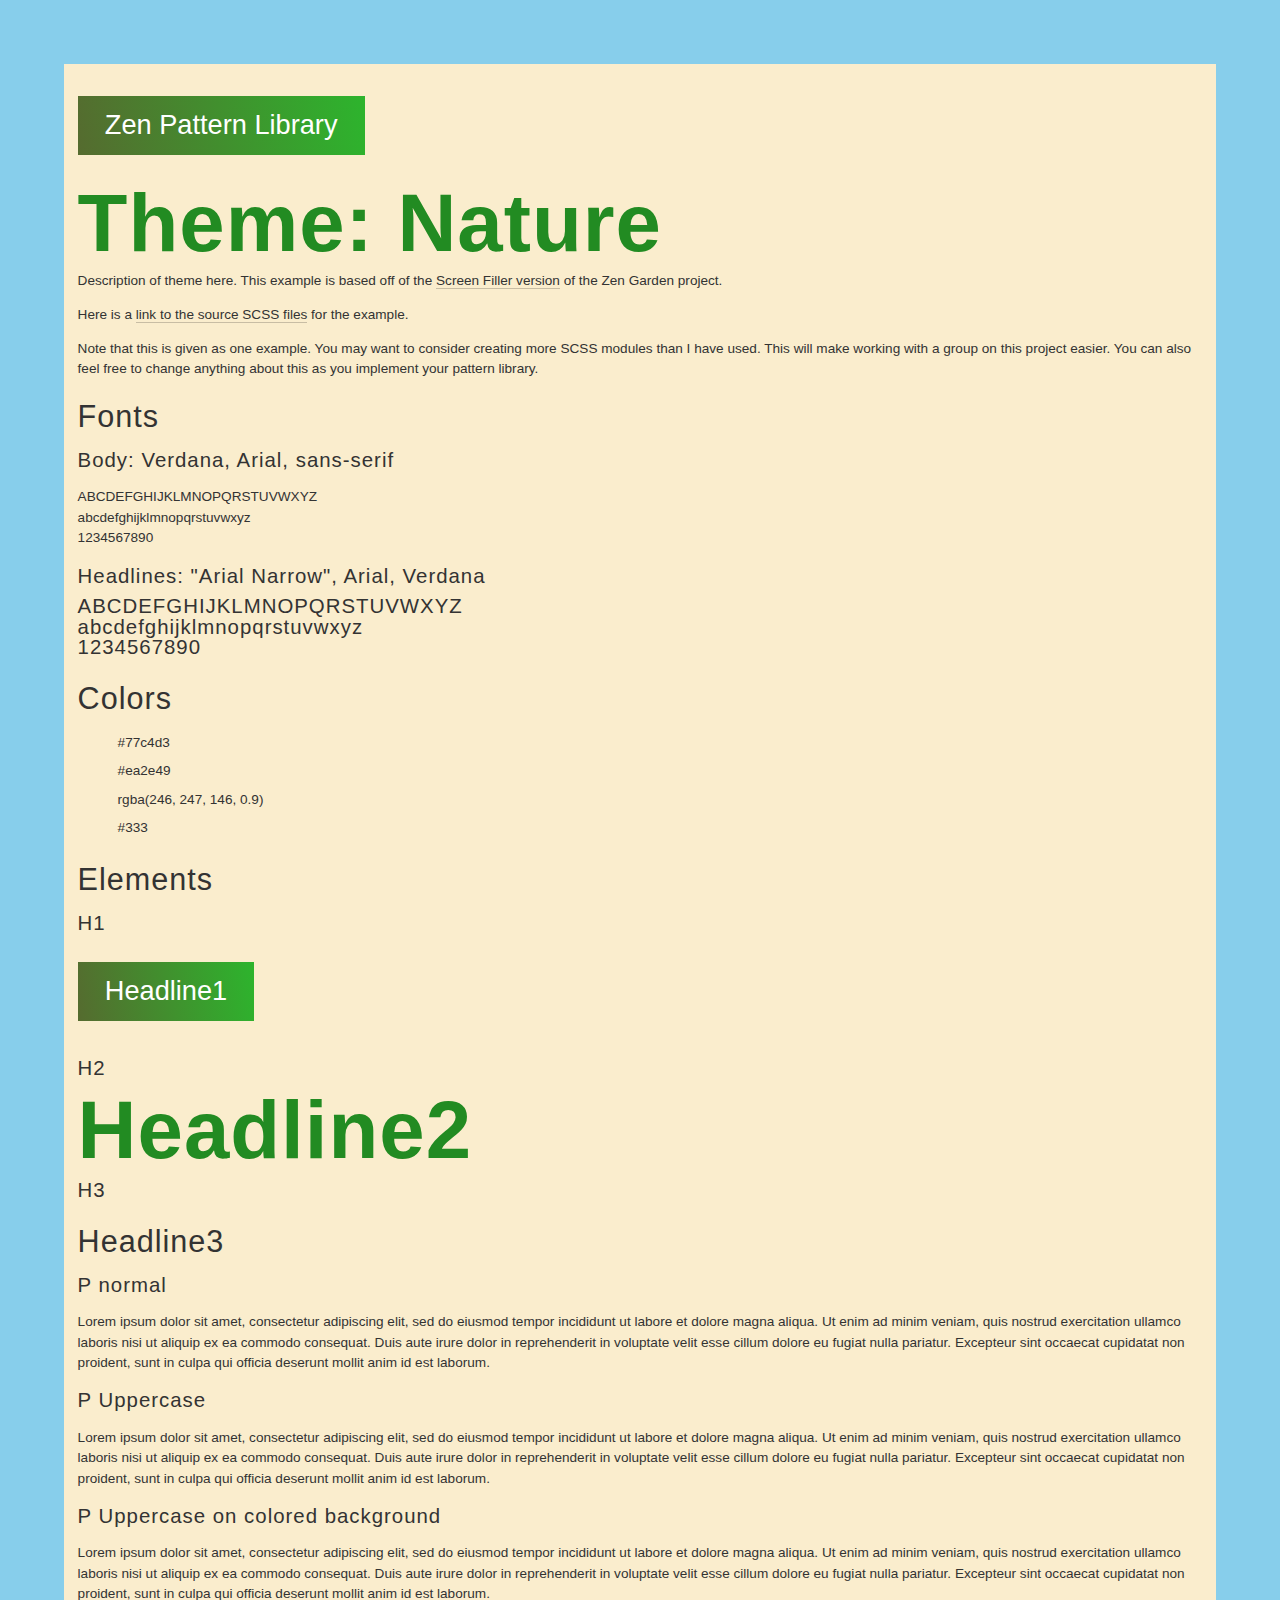
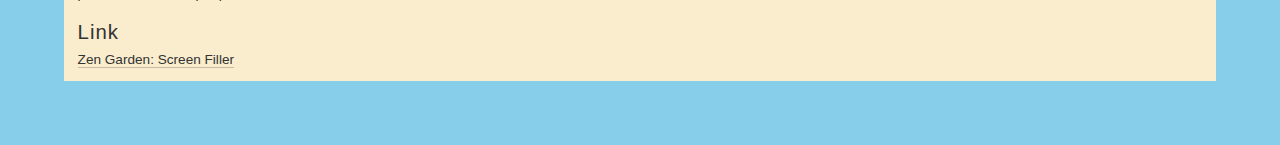
==== style-guide/index.html @ fdaec648 "added the file for styleguide and css" ====
<!DOCTYPE html>
<html lang="en">

<head>
    <meta charset="UTF-8" />
    <meta name="viewport" content="width=device-width, initial-scale=1.0" />
    <title>Zen Pattern Library</title>
    <link rel="stylesheet" href="style-pattern.css" />
</head>

<body>
    <header>
        <h1>
            Zen Pattern Library
        </h1>
    </header>
    <main>
        <h2>Theme: Nature</h2>
        <p>
            Description of theme here. This example is based off of the
            <a href="http://csszengarden.com/217/" rel="noreferrer"
                target="_blank">Screen Filler version</a>
            of the Zen Garden project.
        </p>
        <p>
            Here is a
            <a href="../zen-style.zip">link to the source SCSS files</a> for the
            example.
        </p>
        <p>
            Note that this is given as one example. You may want to consider
            creating more SCSS modules than I have used. This will make working
            with
            a group on this project easier. You can also feel free to change
            anything about this as you implement your pattern library.
        </p>
        <section>
            <h3>Fonts</h3>
            <h4>Body: Verdana, Arial, sans-serif</h4>
            <p>
                ABCDEFGHIJKLMNOPQRSTUVWXYZ<br />
                abcdefghijklmnopqrstuvwxyz<br />
                1234567890
            </p>
            <h4>Headlines: "Arial Narrow", Arial, Verdana</h4>
            <h4>
                ABCDEFGHIJKLMNOPQRSTUVWXYZ<br />
                abcdefghijklmnopqrstuvwxyz<br />
                1234567890
            </h4>
        </section>

        <section class="colors">
            <h3>Colors</h3>
            <figure>
                <div class="swatch primary"></div>
                <figcaption>#77c4d3</figcaption>
            </figure>
            <figure>
                <div class="swatch accent1"></div>
                <figcaption>#ea2e49</figcaption>
            </figure>
            <figure>
                <div class="swatch accent2"></div>
                <figcaption>rgba(246, 247, 146, 0.9)</figcaption>
            </figure>
            <figure>
                <div class="swatch text-dark"></div>
                <figcaption>#333</figcaption>
            </figure>
        </section>

        <section class="elements">
            <h3>Elements</h3>
            <div class="element">
                <h4>H1</h4>
                <h1>Headline1</h1>
            </div>
            <div class="element primary">
                <h4>H2</h4>
                <h2>Headline2</h2>
            </div>
            <div class="element">
                <h4>H3</h4>
                <h3>Headline3</h3>
            </div>
            <div class="element">
                <h4>P normal</h4>
                <p>
                    Lorem ipsum dolor sit amet, consectetur adipiscing elit, sed
                    do
                    eiusmod tempor incididunt ut labore et dolore magna aliqua.
                    Ut enim
                    ad minim veniam, quis nostrud exercitation ullamco laboris
                    nisi ut
                    aliquip ex ea commodo consequat. Duis aute irure dolor in
                    reprehenderit in voluptate velit esse cillum dolore eu
                    fugiat nulla
                    pariatur. Excepteur sint occaecat cupidatat non proident,
                    sunt in
                    culpa qui officia deserunt mollit anim id est laborum.
                </p>
            </div>
            <div class="element">
                <h4>P Uppercase</h4>
                <p class="uppercase">
                    Lorem ipsum dolor sit amet, consectetur adipiscing elit, sed
                    do
                    eiusmod tempor incididunt ut labore et dolore magna aliqua.
                    Ut enim
                    ad minim veniam, quis nostrud exercitation ullamco laboris
                    nisi ut
                    aliquip ex ea commodo consequat. Duis aute irure dolor in
                    reprehenderit in voluptate velit esse cillum dolore eu
                    fugiat nulla
                    pariatur. Excepteur sint occaecat cupidatat non proident,
                    sunt in
                    culpa qui officia deserunt mollit anim id est laborum.
                </p>
            </div>
            <div class="element">
                <h4>P Uppercase on colored background</h4>
                <p class="uppercase-light primary">
                    Lorem ipsum dolor sit amet, consectetur adipiscing elit, sed
                    do
                    eiusmod tempor incididunt ut labore et dolore magna aliqua.
                    Ut enim
                    ad minim veniam, quis nostrud exercitation ullamco laboris
                    nisi ut
                    aliquip ex ea commodo consequat. Duis aute irure dolor in
                    reprehenderit in voluptate velit esse cillum dolore eu
                    fugiat nulla
                    pariatur. Excepteur sint occaecat cupidatat non proident,
                    sunt in
                    culpa qui officia deserunt mollit anim id est laborum.
                </p>
            </div>
            <div class="element">
                <h4>Link</h4>
                <a href="http://csszengarden.com/217/" rel="noreferrer"
                    target="_blank">Zen Garden: Screen Filler</a>
            </div>
        </section>
    </main>
</body>

</html>
---- style-guide/style-pattern.css ----
h2,
h3,
h4 {
    font-family: "arial narrow", Arial, Verdana, sans-serif;
    margin: 0;
}

h1 {
    background: linear-gradient(80deg, #556b2f, #2db42d);
    color: #fff;
    display: inline-block;
    font-weight: normal;
    margin-bottom: 1em;
    padding: 0.5em 1em;
}

h2 {
    color: #228b22;
    font-weight: 900;
    /* Heavy */
    font-size: 6em;
    letter-spacing: 1px;
    line-height: 1em;
}

h3 {
    font-size: 2.25em;
    font-weight: 200;
    /* Thin */
    letter-spacing: 1px;
    line-height: 1em;
    padding: 0.5em 0 0.25em 0;
}

h4 {
    font-size: 1.5em;
    font-weight: 200;
    /* Thin */
    letter-spacing: 1px;
    line-height: 1em;
    margin: 0.5em 0;
}

p {
    font-family: verdana, arial, sans-serif;
    font-size: 1em;
    line-height: 1.5em;
    padding: 0.5em 0;
    margin: 0;
}

a {
    border-bottom: 1px solid rgba(0, 0, 0, 0.2);
    color: #333;
    text-decoration: none;
    transition: border-color 0.2s ease-in-out;
}

a:hover {
    border-color: #228b22;
}

[role=banner]>h1 {
    font-weight: 300;
    letter-spacing: 2px;
    text-transform: uppercase;
    color: #fff;
}

.summary {
    font-weight: 300;
    letter-spacing: 2px;
    text-transform: uppercase;
    color: #fff;
    padding: 15% 0;
}

.summary p:last-child {
    border-top: 1px solid #ea2e49;
    margin-top: 1em;
    padding-top: 1.5em;
}

.summary a {
    color: #fff;
}

.preamble {
    background: rgba(255, 255, 255, 0.9);
    color: #333;
    margin-left: -30%;
    padding: 5% 5% 5% 30%;
}

.intro {
    padding: 5%;
}

* {
    box-sizing: border-box;
}

html {
    background-color:  #87ceeb;
    padding: 5%;
}

body {
    font-family: verdana, arial, sans-serif;
    font-size: 85%;
    color: #333;
    background-color: #faedcd;
    margin: 0;
    padding: 1em;
}

/*# sourceMappingURL=style.css.map */
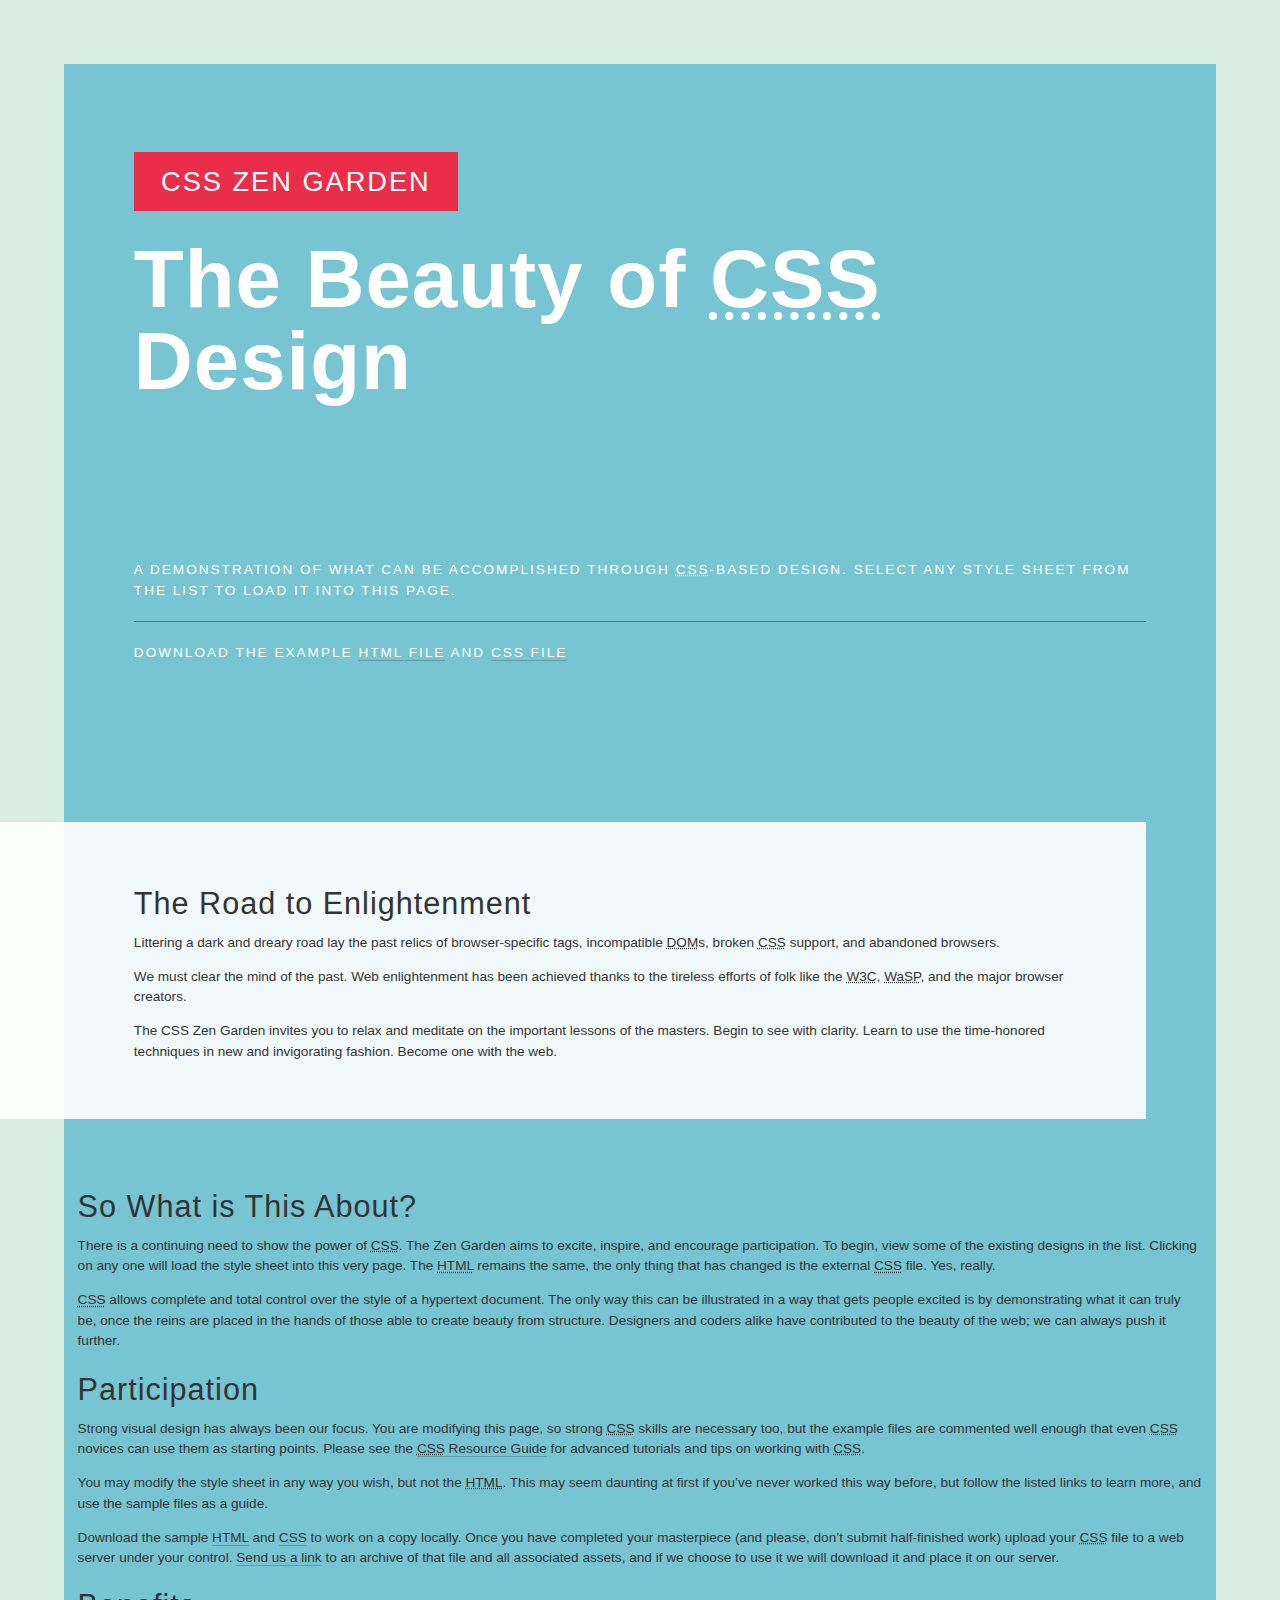
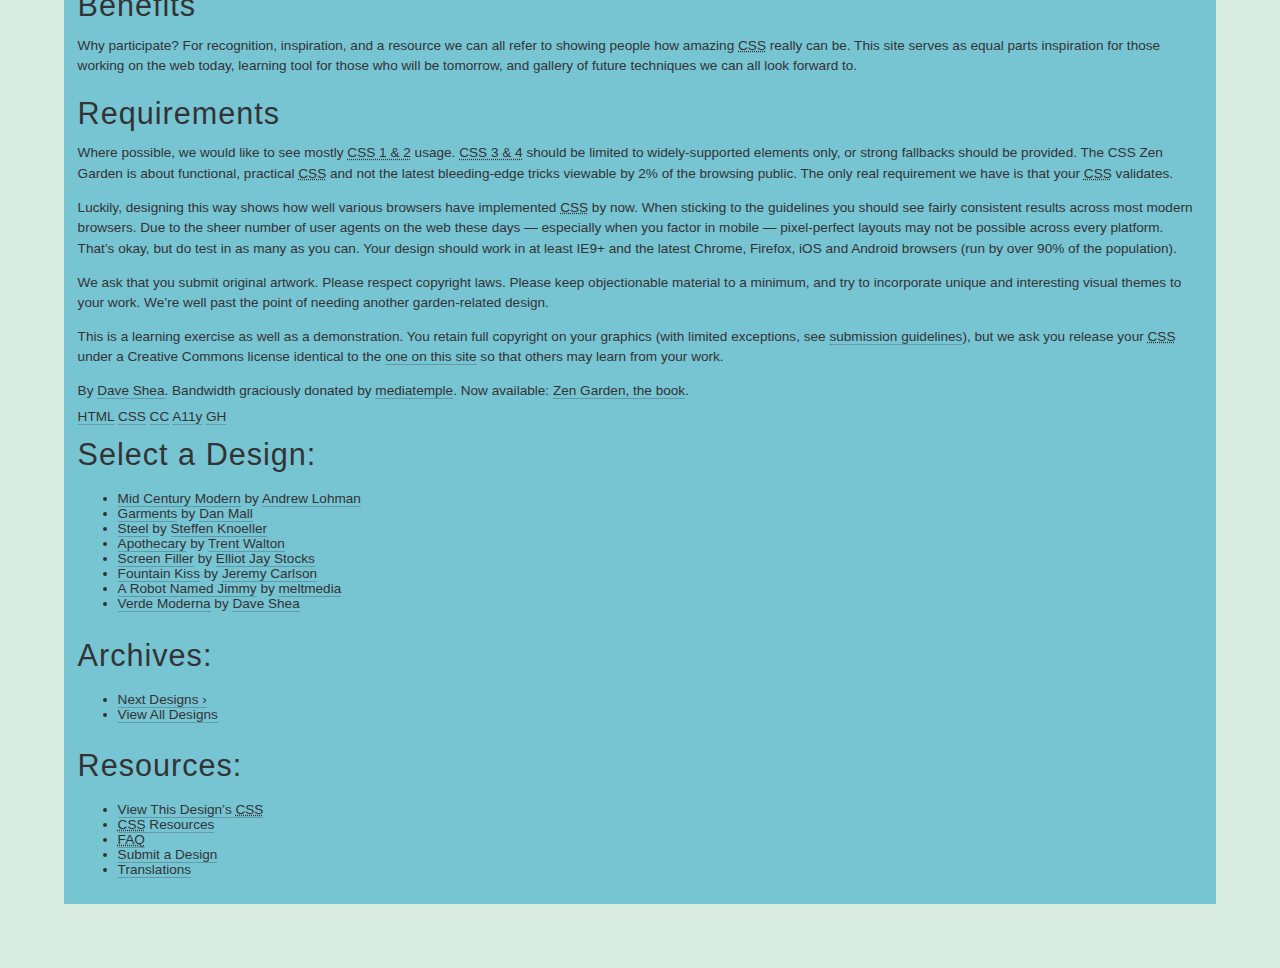
==== commit cf00c062: "almost done" ====
--- a/style-guide/index.html
+++ b/style-guide/index.html
@@ -1,147 +1,381 @@
 <!DOCTYPE html>
 <html lang="en">
-
-<head>
+  <head>
     <meta charset="UTF-8" />
     <meta name="viewport" content="width=device-width, initial-scale=1.0" />
-    <title>Zen Pattern Library</title>
-    <link rel="stylesheet" href="style-pattern.css" />
-</head>
-
-<body>
-    <header>
-        <h1>
-            Zen Pattern Library
-        </h1>
-    </header>
-    <main>
-        <h2>Theme: Nature</h2>
-        <p>
-            Description of theme here. This example is based off of the
-            <a href="http://csszengarden.com/217/" rel="noreferrer"
-                target="_blank">Screen Filler version</a>
-            of the Zen Garden project.
-        </p>
-        <p>
-            Here is a
-            <a href="../zen-style.zip">link to the source SCSS files</a> for the
-            example.
-        </p>
-        <p>
-            Note that this is given as one example. You may want to consider
-            creating more SCSS modules than I have used. This will make working
-            with
-            a group on this project easier. You can also feel free to change
-            anything about this as you implement your pattern library.
-        </p>
-        <section>
-            <h3>Fonts</h3>
-            <h4>Body: Verdana, Arial, sans-serif</h4>
-            <p>
-                ABCDEFGHIJKLMNOPQRSTUVWXYZ<br />
-                abcdefghijklmnopqrstuvwxyz<br />
-                1234567890
-            </p>
-            <h4>Headlines: "Arial Narrow", Arial, Verdana</h4>
-            <h4>
-                ABCDEFGHIJKLMNOPQRSTUVWXYZ<br />
-                abcdefghijklmnopqrstuvwxyz<br />
-                1234567890
-            </h4>
-        </section>
-
-        <section class="colors">
-            <h3>Colors</h3>
-            <figure>
-                <div class="swatch primary"></div>
-                <figcaption>#77c4d3</figcaption>
-            </figure>
-            <figure>
-                <div class="swatch accent1"></div>
-                <figcaption>#ea2e49</figcaption>
-            </figure>
-            <figure>
-                <div class="swatch accent2"></div>
-                <figcaption>rgba(246, 247, 146, 0.9)</figcaption>
-            </figure>
-            <figure>
-                <div class="swatch text-dark"></div>
-                <figcaption>#333</figcaption>
-            </figure>
-        </section>
-
-        <section class="elements">
-            <h3>Elements</h3>
-            <div class="element">
-                <h4>H1</h4>
-                <h1>Headline1</h1>
-            </div>
-            <div class="element primary">
-                <h4>H2</h4>
-                <h2>Headline2</h2>
-            </div>
-            <div class="element">
-                <h4>H3</h4>
-                <h3>Headline3</h3>
-            </div>
-            <div class="element">
-                <h4>P normal</h4>
-                <p>
-                    Lorem ipsum dolor sit amet, consectetur adipiscing elit, sed
-                    do
-                    eiusmod tempor incididunt ut labore et dolore magna aliqua.
-                    Ut enim
-                    ad minim veniam, quis nostrud exercitation ullamco laboris
-                    nisi ut
-                    aliquip ex ea commodo consequat. Duis aute irure dolor in
-                    reprehenderit in voluptate velit esse cillum dolore eu
-                    fugiat nulla
-                    pariatur. Excepteur sint occaecat cupidatat non proident,
-                    sunt in
-                    culpa qui officia deserunt mollit anim id est laborum.
-                </p>
-            </div>
-            <div class="element">
-                <h4>P Uppercase</h4>
-                <p class="uppercase">
-                    Lorem ipsum dolor sit amet, consectetur adipiscing elit, sed
-                    do
-                    eiusmod tempor incididunt ut labore et dolore magna aliqua.
-                    Ut enim
-                    ad minim veniam, quis nostrud exercitation ullamco laboris
-                    nisi ut
-                    aliquip ex ea commodo consequat. Duis aute irure dolor in
-                    reprehenderit in voluptate velit esse cillum dolore eu
-                    fugiat nulla
-                    pariatur. Excepteur sint occaecat cupidatat non proident,
-                    sunt in
-                    culpa qui officia deserunt mollit anim id est laborum.
-                </p>
-            </div>
-            <div class="element">
-                <h4>P Uppercase on colored background</h4>
-                <p class="uppercase-light primary">
-                    Lorem ipsum dolor sit amet, consectetur adipiscing elit, sed
-                    do
-                    eiusmod tempor incididunt ut labore et dolore magna aliqua.
-                    Ut enim
-                    ad minim veniam, quis nostrud exercitation ullamco laboris
-                    nisi ut
-                    aliquip ex ea commodo consequat. Duis aute irure dolor in
-                    reprehenderit in voluptate velit esse cillum dolore eu
-                    fugiat nulla
-                    pariatur. Excepteur sint occaecat cupidatat non proident,
-                    sunt in
-                    culpa qui officia deserunt mollit anim id est laborum.
-                </p>
-            </div>
-            <div class="element">
-                <h4>Link</h4>
-                <a href="http://csszengarden.com/217/" rel="noreferrer"
-                    target="_blank">Zen Garden: Screen Filler</a>
-            </div>
-        </section>
-    </main>
-</body>
-
-</html>+    <title>Zen style guide</title>
+    <link rel="stylesheet" href="style.css" />
+  </head>
+  <body>
+    <div class="page-wrapper">
+      <section class="intro" id="zen-intro">
+        <header role="banner">
+          <h1>CSS Zen Garden</h1>
+          <h2>
+            The Beauty of <abbr title="Cascading Style Sheets">CSS</abbr> Design
+          </h2>
+        </header>
+
+        <div class="summary" id="zen-summary" role="article">
+          <p>
+            A demonstration of what can be accomplished through
+            <abbr title="Cascading Style Sheets">CSS</abbr>-based design. Select
+            any style sheet from the list to load it into this page.
+          </p>
+          <p>
+            Download the example
+            <a
+              href="/examples/index"
+              title="This page's source HTML code, not to be modified."
+              >html file</a
+            >
+            and
+            <a
+              href="/examples/style.css"
+              title="This page's sample CSS, the file you may modify."
+              >css file</a
+            >
+          </p>
+        </div>
+
+        <div class="preamble" id="zen-preamble" role="article">
+          <h3>The Road to Enlightenment</h3>
+          <p>
+            Littering a dark and dreary road lay the past relics of
+            browser-specific tags, incompatible
+            <abbr title="Document Object Model">DOM</abbr>s, broken
+            <abbr title="Cascading Style Sheets">CSS</abbr> support, and
+            abandoned browsers.
+          </p>
+          <p>
+            We must clear the mind of the past. Web enlightenment has been
+            achieved thanks to the tireless efforts of folk like the
+            <abbr title="World Wide Web Consortium">W3C</abbr>,
+            <abbr title="Web Standards Project">WaSP</abbr>, and the major
+            browser creators.
+          </p>
+          <p>
+            The CSS Zen Garden invites you to relax and meditate on the
+            important lessons of the masters. Begin to see with clarity. Learn
+            to use the time-honored techniques in new and invigorating fashion.
+            Become one with the web.
+          </p>
+        </div>
+      </section>
+
+      <div class="main supporting" id="zen-supporting" role="main">
+        <div class="explanation" id="zen-explanation" role="article">
+          <h3>So What is This About?</h3>
+          <p>
+            There is a continuing need to show the power of
+            <abbr title="Cascading Style Sheets">CSS</abbr>. The Zen Garden aims
+            to excite, inspire, and encourage participation. To begin, view some
+            of the existing designs in the list. Clicking on any one will load
+            the style sheet into this very page. The
+            <abbr title="HyperText Markup Language">HTML</abbr> remains the
+            same, the only thing that has changed is the external
+            <abbr title="Cascading Style Sheets">CSS</abbr> file. Yes, really.
+          </p>
+          <p>
+            <abbr title="Cascading Style Sheets">CSS</abbr> allows complete and
+            total control over the style of a hypertext document. The only way
+            this can be illustrated in a way that gets people excited is by
+            demonstrating what it can truly be, once the reins are placed in the
+            hands of those able to create beauty from structure. Designers and
+            coders alike have contributed to the beauty of the web; we can
+            always push it further.
+          </p>
+        </div>
+
+        <div class="participation" id="zen-participation" role="article">
+          <h3>Participation</h3>
+          <p>
+            Strong visual design has always been our focus. You are modifying
+            this page, so strong
+            <abbr title="Cascading Style Sheets">CSS</abbr> skills are necessary
+            too, but the example files are commented well enough that even
+            <abbr title="Cascading Style Sheets">CSS</abbr> novices can use them
+            as starting points. Please see the
+            <a
+              href="http://www.mezzoblue.com/zengarden/resources/"
+              title="A listing of CSS-related resources"
+              ><abbr title="Cascading Style Sheets">CSS</abbr> Resource Guide</a
+            >
+            for advanced tutorials and tips on working with
+            <abbr title="Cascading Style Sheets">CSS</abbr>.
+          </p>
+          <p>
+            You may modify the style sheet in any way you wish, but not the
+            <abbr title="HyperText Markup Language">HTML</abbr>. This may seem
+            daunting at first if you&#8217;ve never worked this way before, but
+            follow the listed links to learn more, and use the sample files as a
+            guide.
+          </p>
+          <p>
+            Download the sample
+            <a
+              href="/examples/index"
+              title="This page's source HTML code, not to be modified."
+              >HTML</a
+            >
+            and
+            <a
+              href="/examples/style.css"
+              title="This page's sample CSS, the file you may modify."
+              >CSS</a
+            >
+            to work on a copy locally. Once you have completed your masterpiece
+            (and please, don&#8217;t submit half-finished work) upload your
+            <abbr title="Cascading Style Sheets">CSS</abbr> file to a web server
+            under your control.
+            <a
+              href="http://www.mezzoblue.com/zengarden/submit/"
+              title="Use the contact form to send us your CSS file"
+              >Send us a link</a
+            >
+            to an archive of that file and all associated assets, and if we
+            choose to use it we will download it and place it on our server.
+          </p>
+        </div>
+
+        <div class="benefits" id="zen-benefits" role="article">
+          <h3>Benefits</h3>
+          <p>
+            Why participate? For recognition, inspiration, and a resource we can
+            all refer to showing people how amazing
+            <abbr title="Cascading Style Sheets">CSS</abbr> really can be. This
+            site serves as equal parts inspiration for those working on the web
+            today, learning tool for those who will be tomorrow, and gallery of
+            future techniques we can all look forward to.
+          </p>
+        </div>
+
+        <div class="requirements" id="zen-requirements" role="article">
+          <h3>Requirements</h3>
+          <p>
+            Where possible, we would like to see mostly
+            <abbr title="Cascading Style Sheets, levels 1 and 2"
+              >CSS 1 &amp; 2</abbr
+            >
+            usage.
+            <abbr title="Cascading Style Sheets, levels 3 and 4"
+              >CSS 3 &amp; 4</abbr
+            >
+            should be limited to widely-supported elements only, or strong
+            fallbacks should be provided. The CSS Zen Garden is about
+            functional, practical
+            <abbr title="Cascading Style Sheets">CSS</abbr> and not the latest
+            bleeding-edge tricks viewable by 2% of the browsing public. The only
+            real requirement we have is that your
+            <abbr title="Cascading Style Sheets">CSS</abbr> validates.
+          </p>
+          <p>
+            Luckily, designing this way shows how well various browsers have
+            implemented <abbr title="Cascading Style Sheets">CSS</abbr> by now.
+            When sticking to the guidelines you should see fairly consistent
+            results across most modern browsers. Due to the sheer number of user
+            agents on the web these days &#8212; especially when you factor in
+            mobile &#8212; pixel-perfect layouts may not be possible across
+            every platform. That&#8217;s okay, but do test in as many as you
+            can. Your design should work in at least IE9+ and the latest Chrome,
+            Firefox, iOS and Android browsers (run by over 90% of the
+            population).
+          </p>
+          <p>
+            We ask that you submit original artwork. Please respect copyright
+            laws. Please keep objectionable material to a minimum, and try to
+            incorporate unique and interesting visual themes to your work.
+            We&#8217;re well past the point of needing another garden-related
+            design.
+          </p>
+          <p>
+            This is a learning exercise as well as a demonstration. You retain
+            full copyright on your graphics (with limited exceptions, see
+            <a href="http://www.mezzoblue.com/zengarden/submit/guidelines/"
+              >submission guidelines</a
+            >), but we ask you release your
+            <abbr title="Cascading Style Sheets">CSS</abbr> under a Creative
+            Commons license identical to the
+            <a
+              href="http://creativecommons.org/licenses/by-nc-sa/3.0/"
+              title="View the Zen Garden's license information."
+              >one on this site</a
+            >
+            so that others may learn from your work.
+          </p>
+          <p role="contentinfo">
+            By <a href="http://www.mezzoblue.com/">Dave Shea</a>. Bandwidth
+            graciously donated by
+            <a href="http://www.mediatemple.net/">mediatemple</a>. Now
+            available:
+            <a
+              href="http://www.amazon.com/exec/obidos/ASIN/0321303474/mezzoblue-20/"
+              >Zen Garden, the book</a
+            >.
+          </p>
+        </div>
+
+        <footer>
+          <a
+            href="http://validator.w3.org/check/referer"
+            title="Check the validity of this site&#8217;s HTML"
+            class="zen-validate-html"
+            >HTML</a
+          >
+          <a
+            href="http://jigsaw.w3.org/css-validator/check/referer"
+            title="Check the validity of this site&#8217;s CSS"
+            class="zen-validate-css"
+            >CSS</a
+          >
+          <a
+            href="http://creativecommons.org/licenses/by-nc-sa/3.0/"
+            title="View the Creative Commons license of this site: Attribution-NonCommercial-ShareAlike."
+            class="zen-license"
+            >CC</a
+          >
+          <a
+            href="http://mezzoblue.com/zengarden/faq/#aaa"
+            title="Read about the accessibility of this site"
+            class="zen-accessibility"
+            >A11y</a
+          >
+          <a
+            href="https://github.com/mezzoblue/csszengarden.com"
+            title="Fork this site on Github"
+            class="zen-github"
+            >GH</a
+          >
+        </footer>
+      </div>
+
+      <aside class="sidebar" role="complementary">
+        <div class="wrapper">
+          <div class="design-selection" id="design-selection">
+            <h3 class="select">Select a Design:</h3>
+            <nav role="navigation">
+              <ul>
+                <li>
+                  <a href="/221/" class="design-name">Mid Century Modern</a> by
+                  <a href="http://andrewlohman.com/" class="designer-name"
+                    >Andrew Lohman</a
+                  >
+                </li>
+                <li>
+                  <a href="/220/" class="design-name">Garments</a> by
+                  <a href="http://danielmall.com/" class="designer-name"
+                    >Dan Mall</a
+                  >
+                </li>
+                <li>
+                  <a href="/219/" class="design-name">Steel</a> by
+                  <a href="http://steffen-knoeller.de" class="designer-name"
+                    >Steffen Knoeller</a
+                  >
+                </li>
+                <li>
+                  <a href="/218/" class="design-name">Apothecary</a> by
+                  <a href="http://trentwalton.com" class="designer-name"
+                    >Trent Walton</a
+                  >
+                </li>
+                <li>
+                  <a href="/217/" class="design-name">Screen Filler</a> by
+                  <a href="http://elliotjaystocks.com/" class="designer-name"
+                    >Elliot Jay Stocks</a
+                  >
+                </li>
+                <li>
+                  <a href="/216/" class="design-name">Fountain Kiss</a> by
+                  <a href="http://jeremycarlson.com" class="designer-name"
+                    >Jeremy Carlson</a
+                  >
+                </li>
+                <li>
+                  <a href="/215/" class="design-name">A Robot Named Jimmy</a> by
+                  <a href="http://meltmedia.com/" class="designer-name"
+                    >meltmedia</a
+                  >
+                </li>
+                <li>
+                  <a href="/214/" class="design-name">Verde Moderna</a> by
+                  <a href="http://www.mezzoblue.com/" class="designer-name"
+                    >Dave Shea</a
+                  >
+                </li>
+              </ul>
+            </nav>
+          </div>
+
+          <div class="design-archives" id="design-archives">
+            <h3 class="archives">Archives:</h3>
+            <nav role="navigation">
+              <ul>
+                <li class="next">
+                  <a href="/214/page1">
+                    Next Designs <span class="indicator">&rsaquo;</span>
+                  </a>
+                </li>
+                <li class="viewall">
+                  <a
+                    href="http://www.mezzoblue.com/zengarden/alldesigns/"
+                    title="View every submission to the Zen Garden."
+                  >
+                    View All Designs
+                  </a>
+                </li>
+              </ul>
+            </nav>
+          </div>
+
+          <div class="zen-resources" id="zen-resources">
+            <h3 class="resources">Resources:</h3>
+            <ul>
+              <li class="view-css">
+                <a
+                  href="style.css"
+                  title="View the source CSS file of the currently-viewed design."
+                >
+                  View This Design&#8217;s
+                  <abbr title="Cascading Style Sheets">CSS</abbr>
+                </a>
+              </li>
+              <li class="css-resources">
+                <a
+                  href="http://www.mezzoblue.com/zengarden/resources/"
+                  title="Links to great sites with information on using CSS."
+                >
+                  <abbr title="Cascading Style Sheets">CSS</abbr> Resources
+                </a>
+              </li>
+              <li class="zen-faq">
+                <a
+                  href="http://www.mezzoblue.com/zengarden/faq/"
+                  title="A list of Frequently Asked Questions about the Zen Garden."
+                >
+                  <abbr title="Frequently Asked Questions">FAQ</abbr>
+                </a>
+              </li>
+              <li class="zen-submit">
+                <a
+                  href="http://www.mezzoblue.com/zengarden/submit/"
+                  title="Send in your own CSS file."
+                >
+                  Submit a Design
+                </a>
+              </li>
+              <li class="zen-translations">
+                <a
+                  href="http://www.mezzoblue.com/zengarden/translations/"
+                  title="View translated versions of this page."
+                >
+                  Translations
+                </a>
+              </li>
+            </ul>
+          </div>
+        </div>
+      </aside>
+    </div>
+  </body>
+</html>
--- a/style-guide/style.css
+++ b/style-guide/style.css
@@ -0,0 +1,116 @@
+h2,
+h3,
+h4 {
+  font-family: "arial narrow", Arial, Verdana, sans-serif;
+  margin: 0;
+}
+
+h1 {
+  background: #ea2e49;
+  color: #fff;
+  display: inline-block;
+  font-weight: normal;
+  margin-bottom: 1em;
+  padding: 0.5em 1em;
+}
+
+h2 {
+  color: #fff;
+  font-weight: 900; /* Heavy */
+  font-size: 6em;
+  letter-spacing: 1px;
+  line-height: 1em;
+}
+
+h3 {
+  font-size: 2.25em;
+  font-weight: 200; /* Thin */
+  letter-spacing: 1px;
+  line-height: 1em;
+  padding: 0.5em 0 0.25em 0;
+}
+
+h4 {
+  font-size: 1.5em;
+  font-weight: 200; /* Thin */
+  letter-spacing: 1px;
+  line-height: 1em;
+  margin: 0.5em 0;
+}
+
+p {
+  font-family: verdana, arial, sans-serif;
+  font-size: 1em;
+  line-height: 1.5em;
+  padding: 0.5em 0;
+  margin: 0;
+}
+
+a {
+  border-bottom: 1px solid rgba(0, 0, 0, 0.2);
+  color: #333;
+  text-decoration: none;
+  transition: border-color 0.2s ease-in-out;
+}
+
+a:hover {
+  border-color: #ea2e49;
+}
+
+[role=banner] > h1 {
+  font-weight: 300;
+  letter-spacing: 2px;
+  text-transform: uppercase;
+  color: #fff;
+}
+
+.summary {
+  font-weight: 300;
+  letter-spacing: 2px;
+  text-transform: uppercase;
+  color: #fff;
+  padding: 15% 0;
+}
+
+.summary p:last-child {
+  border-top: 1px solid #ea2e49;
+  margin-top: 1em;
+  padding-top: 1.5em;
+}
+
+.summary a {
+  color: #fff;
+}
+
+.preamble {
+  background: rgba(255, 255, 255, 0.9);
+  color: #333;
+  margin-left: -30%;
+  padding: 5% 5% 5% 30%;
+}
+
+.intro {
+  padding: 5%;
+}
+
+* {
+  box-sizing: border-box;
+}
+
+html {
+  background-color: #daede2;
+  padding: 5%;
+}
+
+body {
+  font-family: verdana, arial, sans-serif;
+  font-size: 85%;
+  color: #333;
+  background-color: #77c4d3;
+  margin: 0;
+  padding: 1em;
+}
+
+
+
+/*# sourceMappingURL=style.css.map */
